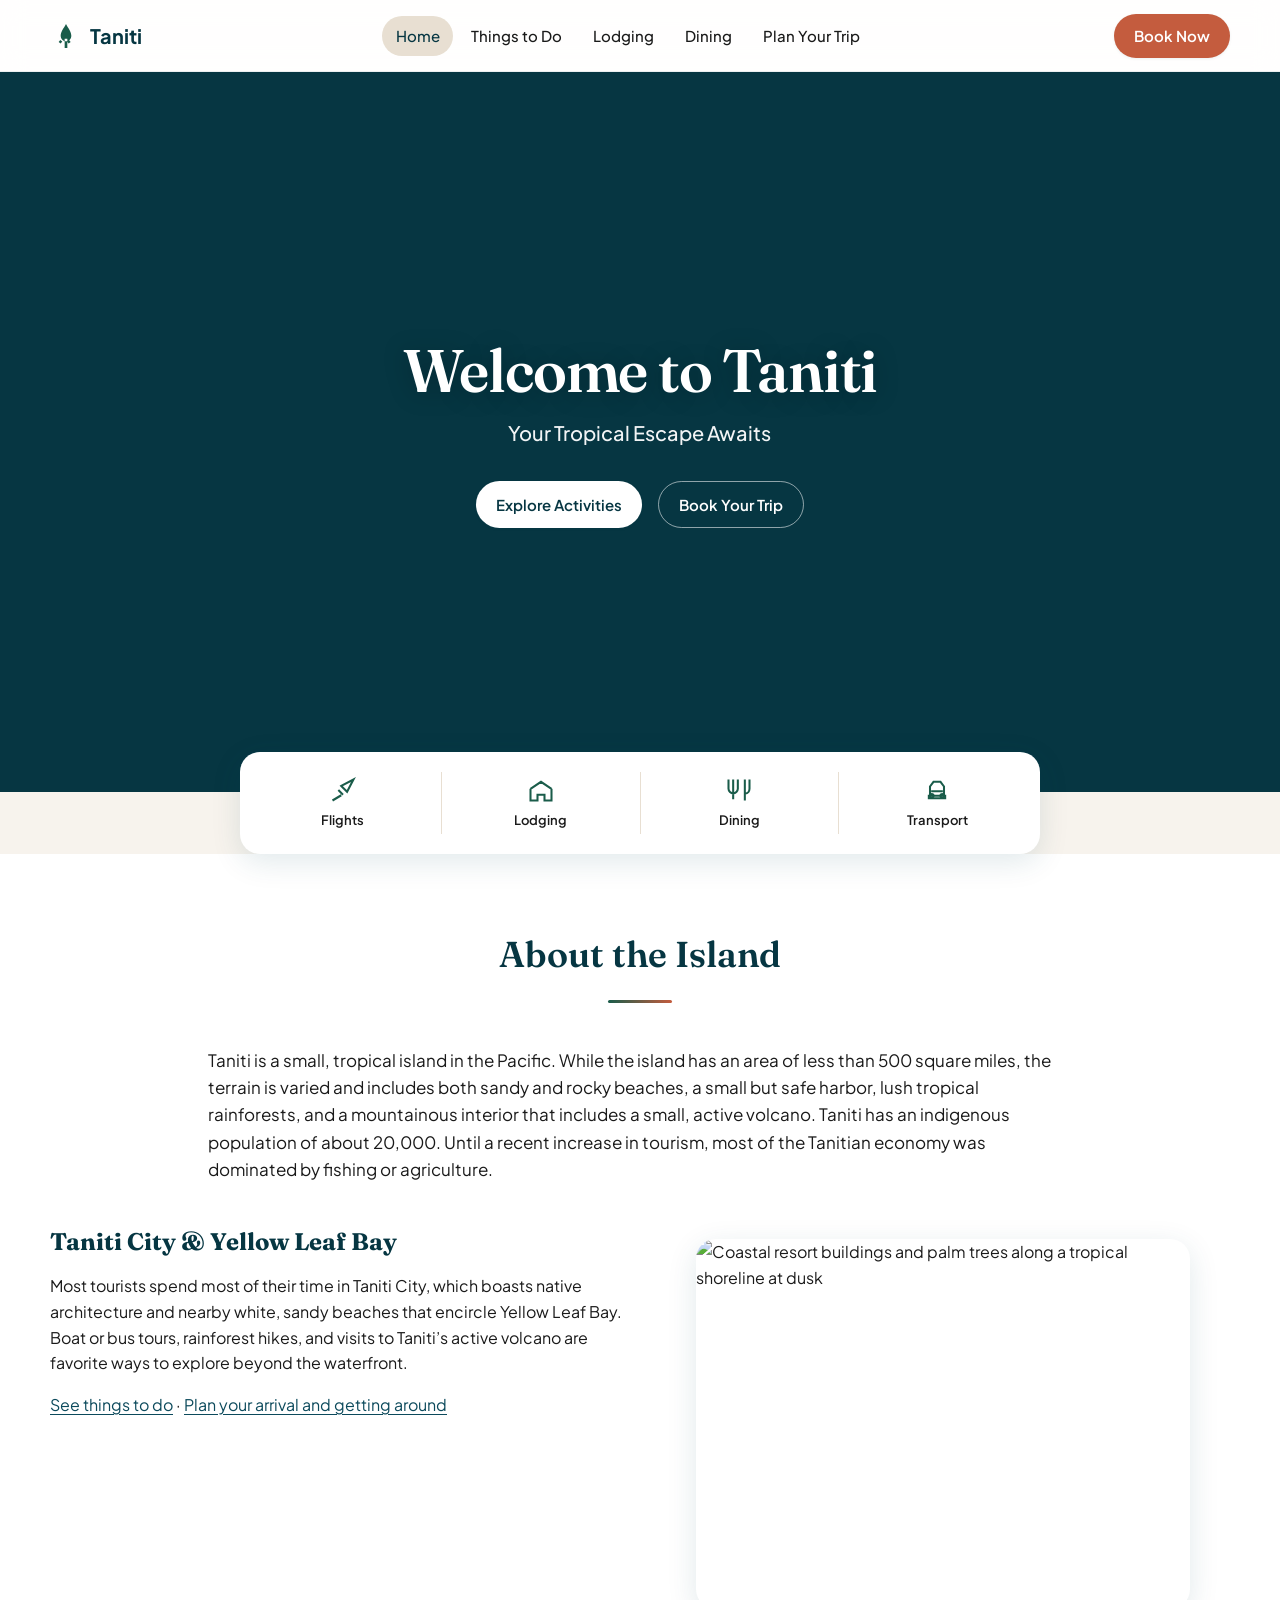
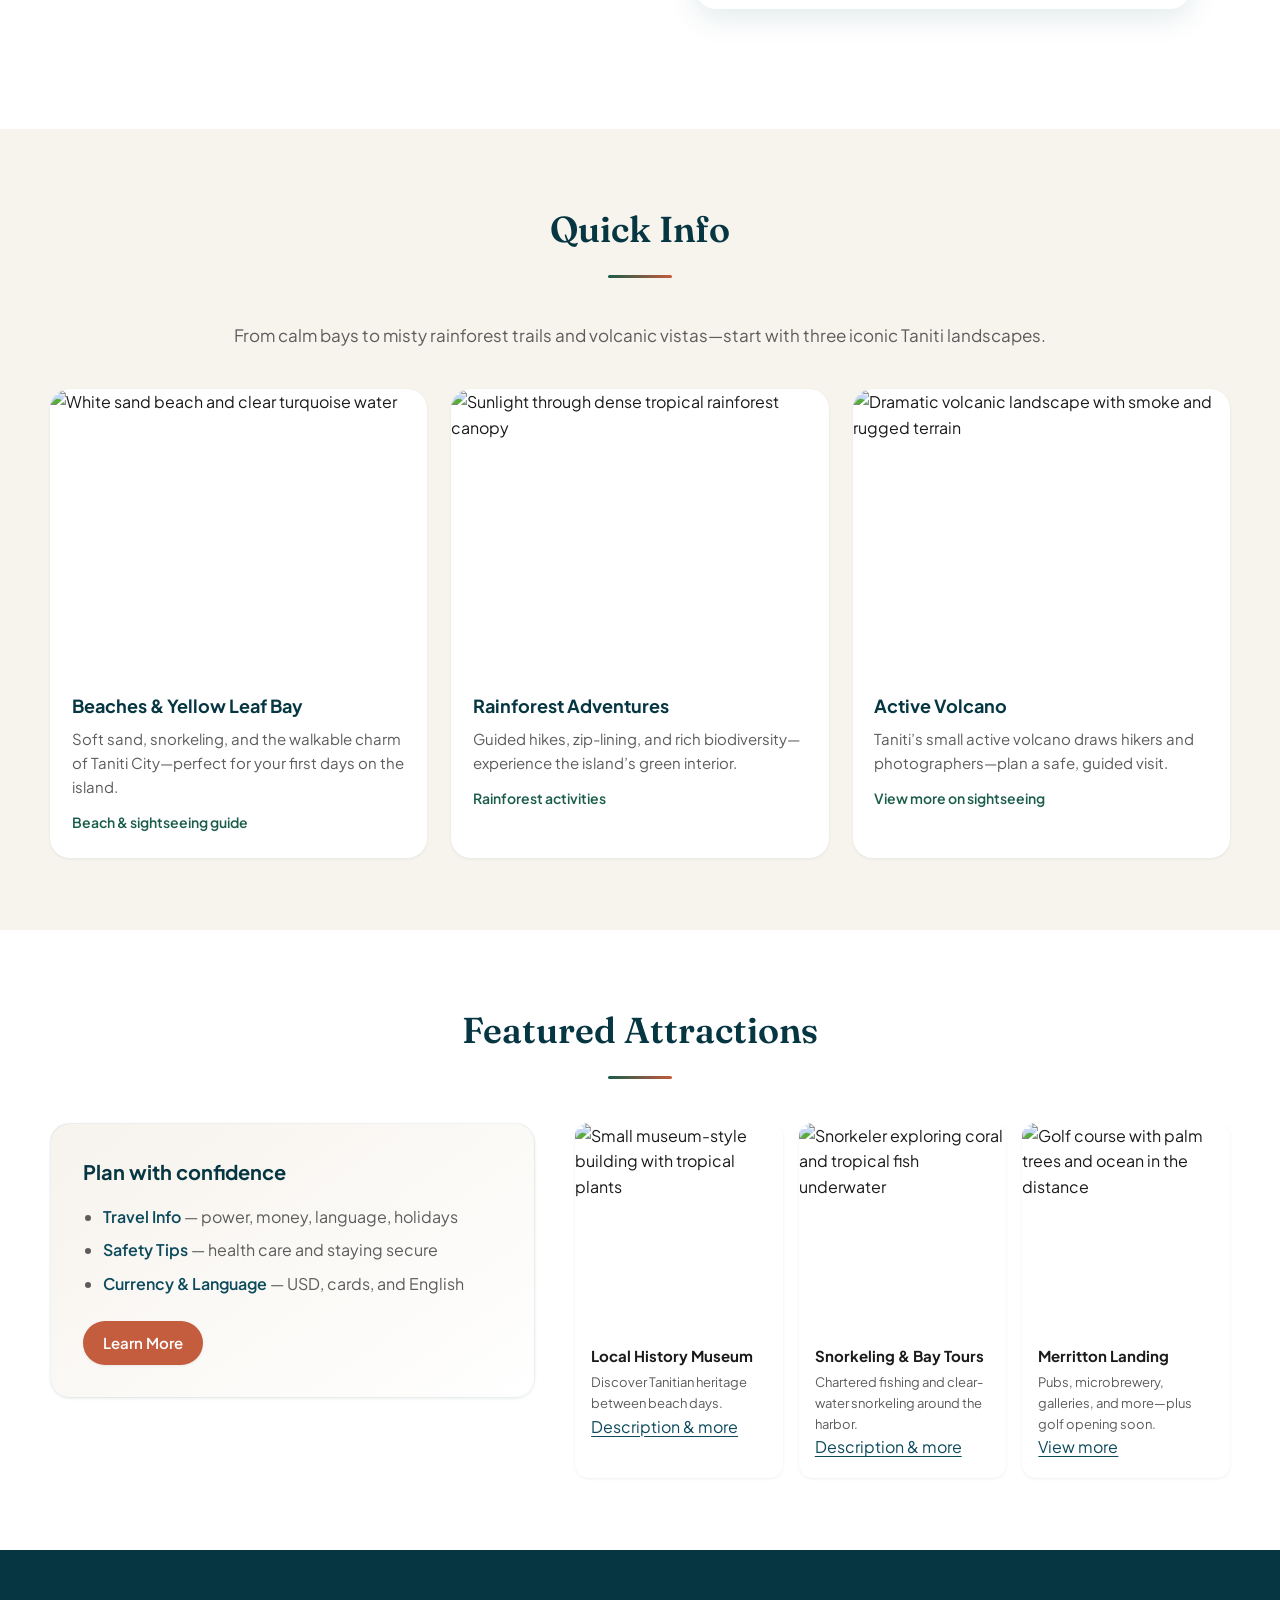
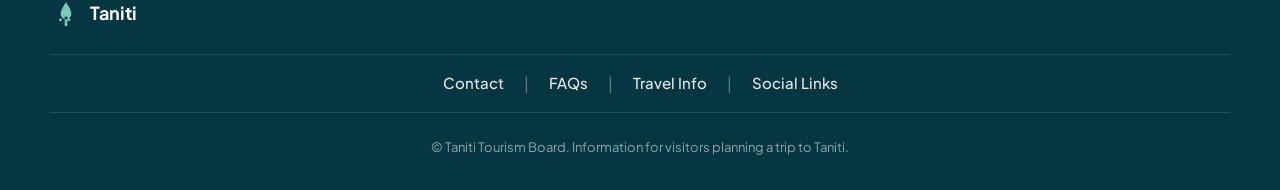
==== index.html @ 2eaeebbb "Initial commit: Taniti static travel site Made-with: Cursor" ====
<!DOCTYPE html>
<html lang="en">
  <head>
    <meta charset="UTF-8" />
    <meta name="viewport" content="width=device-width, initial-scale=1" />
    <title>Taniti — Your Tropical Island Escape in the Pacific</title>
    <meta
      name="description"
      content="Discover Taniti: pristine beaches, rainforest adventures, and an active volcano. Plan lodging, dining, flights, and island transport for your Pacific getaway."
    />
    <meta
      name="keywords"
      content="Taniti, Pacific island travel, tropical vacation, Taniti City, Yellow Leaf Bay, Merriton Landing, island lodging, Taniti restaurants"
    />
    <link rel="canonical" href="https://www.taniti.travel/" />
    <meta property="og:type" content="website" />
    <meta property="og:title" content="Welcome to Taniti — Your Tropical Escape" />
    <meta
      property="og:description"
      content="Beaches, rainforest, volcano, and warm island hospitality. Explore activities, places to stay, and practical travel info for Taniti."
    />
    <meta property="og:image" content="https://images.unsplash.com/photo-1507525428034-b723cf961d3e?w=1200" />
    <meta name="twitter:card" content="summary_large_image" />
    <meta name="theme-color" content="#0c4a5c" />
    <link rel="preconnect" href="https://fonts.googleapis.com" />
    <link rel="preconnect" href="https://fonts.gstatic.com" crossorigin />
    <link
      href="https://fonts.googleapis.com/css2?family=Fraunces:opsz,wght@9..144,500;9..144,600&family=Plus+Jakarta+Sans:wght@400;500;600;700&display=swap"
      rel="stylesheet"
    />
    <link rel="stylesheet" href="css/styles.css" />
    <script type="application/ld+json">
      {
        "@context": "https://schema.org",
        "@type": "TouristDestination",
        "name": "Taniti",
        "description": "Small tropical island in the Pacific with beaches, rainforest, harbor, and an active volcano. Population approximately 20,000.",
        "touristType": ["Beach", "Eco-tourism", "Adventure travel"]
      }
    </script>
  </head>
  <body>
    <a class="skip-link" href="#main">Skip to main content</a>

    <header class="site-header">
      <div class="container header-inner">
        <a class="logo" href="index.html" aria-label="Taniti home">
          <svg class="logo-icon" viewBox="0 0 24 24" fill="currentColor" aria-hidden="true">
            <path
              d="M12 3c-1.5 3-4 5.5-4 9a4 4 0 108 0c0-3.5-2.5-6-4-9zm-1 11h2v7h-2v-7zm-4.5 2.5l1.5 1.2 1.2-1.5-1.5-1.2-1.2 1.5zm9 0l-1.2-1.5-1.5 1.2 1.2 1.5 1.5-1.2z"
            />
          </svg>
          Taniti
        </a>
        <nav class="nav-primary" aria-label="Main">
          <a href="index.html" aria-current="page">Home</a>
          <a href="things-to-do.html">Things to Do</a>
          <a href="lodging.html">Lodging</a>
          <a href="dining.html">Dining</a>
          <a href="plan-trip.html">Plan Your Trip</a>
        </nav>
        <div class="header-actions">
          <a class="btn btn-primary" href="plan-trip.html#book">Book Now</a>
          <button
            type="button"
            class="menu-toggle"
            aria-expanded="false"
            aria-controls="mobile-nav"
            aria-label="Open menu"
          >
            <svg width="22" height="22" viewBox="0 0 24 24" fill="none" stroke="currentColor" stroke-width="2" aria-hidden="true">
              <path d="M4 6h16M4 12h16M4 18h16" />
            </svg>
          </button>
        </div>
      </div>
      <nav id="mobile-nav" class="mobile-drawer" aria-label="Mobile">
        <a href="index.html">Home</a>
        <a href="things-to-do.html">Things to Do</a>
        <a href="lodging.html">Lodging</a>
        <a href="dining.html">Dining</a>
        <a href="plan-trip.html">Plan Your Trip</a>
        <a class="btn btn-primary" href="plan-trip.html#book" style="margin-top: 0.5rem; text-align: center">Book Now</a>
      </nav>
    </header>

    <main id="main">
      <section class="hero" aria-labelledby="hero-heading">
        <div
          class="hero-bg"
          style="background-image: url('https://images.unsplash.com/photo-1507525428034-b723cf961d3e?auto=format&amp;fit=crop&amp;w=1920&amp;q=80')"
          role="img"
          aria-label="Tropical beach with palm trees and turquoise water"
        ></div>
        <div class="hero-content">
          <h1 id="hero-heading">Welcome to Taniti</h1>
          <p class="tagline">Your Tropical Escape Awaits</p>
          <div class="hero-ctas">
            <a class="btn btn-primary" href="things-to-do.html">Explore Activities</a>
            <a class="btn btn-secondary" href="plan-trip.html#book">Book Your Trip</a>
          </div>
        </div>
      </section>

      <div class="category-bar-wrap">
        <div class="category-bar" role="navigation" aria-label="Quick trip planning">
          <a class="category-item" href="plan-trip.html#flights">
            <svg viewBox="0 0 24 24" fill="none" stroke="currentColor" stroke-width="1.75" aria-hidden="true">
              <path d="M10.5 8.5L21 3 15.5 13.5 10.5 8.5zM3 21l7.5-4.5M8 12l4 4" />
            </svg>
            <span>Flights</span>
          </a>
          <span class="category-divider" aria-hidden="true"></span>
          <a class="category-item" href="lodging.html">
            <svg viewBox="0 0 24 24" fill="none" stroke="currentColor" stroke-width="1.75" aria-hidden="true">
              <path d="M3 11V21h6v-5h6v5h6V11M3 11l9-6 9 6M9 21v-5h6v5" />
            </svg>
            <span>Lodging</span>
          </a>
          <span class="category-divider" aria-hidden="true"></span>
          <a class="category-item" href="dining.html">
            <svg viewBox="0 0 24 24" fill="none" stroke="currentColor" stroke-width="1.75" aria-hidden="true">
              <path d="M3 3v8c0 2 2 4 4 4h0c2 0 4-2 4-4V3M7 3v17M21 3v8c0 2-1.5 4-3.5 4H17M17 21V3" />
            </svg>
            <span>Dining</span>
          </a>
          <span class="category-divider" aria-hidden="true"></span>
          <a class="category-item" href="plan-trip.html#ground">
            <svg viewBox="0 0 24 24" fill="none" stroke="currentColor" stroke-width="1.75" aria-hidden="true">
              <path d="M5 17h14v2H5v-2zM6 17V9l3-4h6l3 4v8M7 13h10" />
              <circle cx="7.5" cy="17" r="1.5" />
              <circle cx="16.5" cy="17" r="1.5" />
            </svg>
            <span>Transport</span>
          </a>
        </div>
      </div>

      <section class="section section-alt" aria-labelledby="about-heading">
        <div class="container">
          <div class="section-head">
            <h2 id="about-heading">About the Island</h2>
            <div class="rule" aria-hidden="true"></div>
          </div>
          <div class="section-intro prose" style="margin-inline: auto">
            <p>
              Taniti is a small, tropical island in the Pacific. While the island has an area of less than 500 square miles, the terrain is varied and includes both sandy and rocky beaches, a small but safe harbor, lush tropical rainforests, and a mountainous interior that includes a small, active volcano. Taniti has an indigenous population of about 20,000. Until a recent increase in tourism, most of the Tanitian economy was dominated by fishing or agriculture.
            </p>
          </div>
          <div class="content-with-media">
            <div class="prose">
              <h2 style="margin-top: 0">Taniti City &amp; Yellow Leaf Bay</h2>
              <p>
                Most tourists spend most of their time in Taniti City, which boasts native architecture and nearby white, sandy beaches that encircle Yellow Leaf Bay. Boat or bus tours, rainforest hikes, and visits to Taniti’s active volcano are favorite ways to explore beyond the waterfront.
              </p>
              <p>
                <a href="things-to-do.html">See things to do</a> · <a href="plan-trip.html">Plan your arrival and getting around</a>
              </p>
            </div>
            <figure class="media-round">
              <img
                src="https://images.unsplash.com/photo-1566073771259-6a8506099945?auto=format&amp;fit=crop&amp;w=900&amp;q=80"
                alt="Coastal resort buildings and palm trees along a tropical shoreline at dusk"
                width="900"
                height="675"
                loading="lazy"
              />
            </figure>
          </div>
        </div>
      </section>

      <section class="section" aria-labelledby="quick-info-heading">
        <div class="container">
          <div class="section-head">
            <h2 id="quick-info-heading">Quick Info</h2>
            <div class="rule" aria-hidden="true"></div>
          </div>
          <p class="section-intro" style="text-align: center">
            From calm bays to misty rainforest trails and volcanic vistas—start with three iconic Taniti landscapes.
          </p>
          <div class="card-grid-3">
            <article class="info-card">
              <figure>
                <img
                  src="https://images.unsplash.com/photo-1559827260-dc66d52bef19?auto=format&amp;fit=crop&amp;w=800&amp;q=80"
                  alt="White sand beach and clear turquoise water"
                  width="800"
                  height="600"
                  loading="lazy"
                />
              </figure>
              <div class="card-body">
                <h3>Beaches &amp; Yellow Leaf Bay</h3>
                <p>
                  Soft sand, snorkeling, and the walkable charm of Taniti City—perfect for your first days on the island.
                </p>
                <a class="card-link" href="things-to-do.html#sightseeing">Beach &amp; sightseeing guide</a>
              </div>
            </article>
            <article class="info-card">
              <figure>
                <img
                  src="https://images.unsplash.com/photo-1518495973542-4542c06a5843?auto=format&amp;fit=crop&amp;w=800&amp;q=80"
                  alt="Sunlight through dense tropical rainforest canopy"
                  width="800"
                  height="600"
                  loading="lazy"
                />
              </figure>
              <div class="card-body">
                <h3>Rainforest Adventures</h3>
                <p>
                  Guided hikes, zip-lining, and rich biodiversity—experience the island’s green interior.
                </p>
                <a class="card-link" href="things-to-do.html#entertainment">Rainforest activities</a>
              </div>
            </article>
            <article class="info-card">
              <figure>
                <img
                  src="https://images.unsplash.com/photo-1462331940025-496dfbfc7564?auto=format&amp;fit=crop&amp;w=800&amp;q=80"
                  alt="Dramatic volcanic landscape with smoke and rugged terrain"
                  width="800"
                  height="600"
                  loading="lazy"
                />
              </figure>
              <div class="card-body">
                <h3>Active Volcano</h3>
                <p>
                  Taniti’s small active volcano draws hikers and photographers—plan a safe, guided visit.
                </p>
                <a class="card-link" href="things-to-do.html#sightseeing">View more on sightseeing</a>
              </div>
            </article>
          </div>
        </div>
      </section>

      <section class="section section-alt" aria-labelledby="featured-heading">
        <div class="container">
          <div class="section-head">
            <h2 id="featured-heading">Featured Attractions</h2>
            <div class="rule" aria-hidden="true"></div>
          </div>
          <div class="featured-split">
            <aside class="featured-aside">
              <h3>Plan with confidence</h3>
              <ul>
                <li><a href="faq.html#travel">Travel Info</a> — power, money, language, holidays</li>
                <li><a href="faq.html#safety">Safety Tips</a> — health care and staying secure</li>
                <li><a href="faq.html#currency">Currency &amp; Language</a> — USD, cards, and English</li>
              </ul>
              <a class="btn btn-primary" href="faq.html">Learn More</a>
            </aside>
            <div class="mini-card-grid">
              <article class="mini-card">
                <figure>
                  <img
                    src="https://images.unsplash.com/photo-1564399579883-451a5d44ec08?auto=format&amp;fit=crop&amp;w=600&amp;q=80"
                    alt="Small museum-style building with tropical plants"
                    width="600"
                    height="600"
                    loading="lazy"
                  />
                </figure>
                <div class="mini-body">
                  <h4>Local History Museum</h4>
                  <p>Discover Tanitian heritage between beach days.</p>
                  <a class="card-link" href="things-to-do.html#entertainment">Description &amp; more</a>
                </div>
              </article>
              <article class="mini-card">
                <figure>
                  <img
                    src="https://images.unsplash.com/photo-1544551763-46a013bb70d5?auto=format&amp;fit=crop&amp;w=600&amp;q=80"
                    alt="Snorkeler exploring coral and tropical fish underwater"
                    width="600"
                    height="600"
                    loading="lazy"
                  />
                </figure>
                <div class="mini-body">
                  <h4>Snorkeling &amp; Bay Tours</h4>
                  <p>Chartered fishing and clear-water snorkeling around the harbor.</p>
                  <a class="card-link" href="things-to-do.html#entertainment">Description &amp; more</a>
                </div>
              </article>
              <article class="mini-card">
                <figure>
                  <img
                    src="https://images.unsplash.com/photo-1587174486073-ae5e5cff23aa?auto=format&amp;fit=crop&amp;w=600&amp;q=80"
                    alt="Golf course with palm trees and ocean in the distance"
                    width="600"
                    height="600"
                    loading="lazy"
                  />
                </figure>
                <div class="mini-body">
                  <h4>Merritton Landing</h4>
                  <p>Pubs, microbrewery, galleries, and more—plus golf opening soon.</p>
                  <a class="card-link" href="things-to-do.html#merritton">View more</a>
                </div>
              </article>
            </div>
          </div>
        </div>
      </section>
    </main>

    <footer class="site-footer">
      <div class="container">
        <a class="footer-brand" href="index.html">
          <svg class="logo-icon" viewBox="0 0 24 24" fill="currentColor" aria-hidden="true" style="color: #7ec8b8">
            <path
              d="M12 3c-1.5 3-4 5.5-4 9a4 4 0 108 0c0-3.5-2.5-6-4-9zm-1 11h2v7h-2v-7zm-4.5 2.5l1.5 1.2 1.2-1.5-1.5-1.2-1.2 1.5zm9 0l-1.2-1.5-1.5 1.2 1.2 1.5 1.5-1.2z"
            />
          </svg>
          Taniti
        </a>
        <nav class="footer-nav" aria-label="Footer">
          <a href="contact.html">Contact</a>
          <span class="sep" aria-hidden="true">|</span>
          <a href="faq.html">FAQs</a>
          <span class="sep" aria-hidden="true">|</span>
          <a href="faq.html#travel">Travel Info</a>
          <span class="sep" aria-hidden="true">|</span>
          <a href="contact.html#social">Social Links</a>
        </nav>
        <p class="footer-copy">© Taniti Tourism Board. Information for visitors planning a trip to Taniti.</p>
      </div>
    </footer>

    <script src="js/main.js"></script>
  </body>
</html>
---- css/styles.css ----
/* Taniti — design system: ocean, sand, jungle, warm accent */
:root {
  --color-ocean: #0c4a5c;
  --color-ocean-deep: #063642;
  --color-sand: #f7f3ed;
  --color-sand-dark: #e8dfd2;
  --color-jungle: #1a5c4a;
  --color-jungle-light: #2d7a62;
  --color-accent: #c45c3e;
  --color-accent-hover: #a84d32;
  --color-text: #1a1a1a;
  --color-text-muted: #5c5c5c;
  --color-white: #ffffff;
  --font-sans: "Plus Jakarta Sans", system-ui, -apple-system, sans-serif;
  --font-display: "Fraunces", Georgia, serif;
  --radius-sm: 8px;
  --radius-md: 14px;
  --radius-lg: 20px;
  --radius-pill: 999px;
  --shadow-sm: 0 1px 3px rgba(12, 74, 92, 0.08);
  --shadow-md: 0 8px 30px rgba(12, 74, 92, 0.12);
  --shadow-lg: 0 20px 50px rgba(12, 74, 92, 0.18);
  --header-height: 72px;
  --transition: 0.22s ease;
}

*,
*::before,
*::after {
  box-sizing: border-box;
}

html {
  scroll-behavior: smooth;
}

@media (prefers-reduced-motion: reduce) {
  html {
    scroll-behavior: auto;
  }

  *,
  *::before,
  *::after {
    animation-duration: 0.01ms !important;
    animation-iteration-count: 1 !important;
    transition-duration: 0.01ms !important;
  }
}

body {
  margin: 0;
  font-family: var(--font-sans);
  font-size: 1rem;
  line-height: 1.6;
  color: var(--color-text);
  background: var(--color-sand);
  -webkit-font-smoothing: antialiased;
}

img {
  max-width: 100%;
  height: auto;
  display: block;
}

a {
  color: var(--color-ocean);
  text-decoration-thickness: 1px;
  text-underline-offset: 0.2em;
}

a:hover {
  color: var(--color-jungle);
}

:focus-visible {
  outline: 3px solid var(--color-jungle-light);
  outline-offset: 2px;
}

.skip-link {
  position: absolute;
  top: -100px;
  left: 1rem;
  z-index: 10000;
  padding: 0.75rem 1.25rem;
  background: var(--color-ocean);
  color: var(--color-white);
  font-weight: 600;
  border-radius: var(--radius-sm);
  text-decoration: none;
}

.skip-link:focus {
  top: 1rem;
}

.container {
  width: min(1180px, 100% - 2rem);
  margin-inline: auto;
}

/* Header */
.site-header {
  position: sticky;
  top: 0;
  z-index: 1000;
  height: var(--header-height);
  background: rgba(255, 255, 255, 0.92);
  backdrop-filter: blur(12px);
  border-bottom: 1px solid rgba(12, 74, 92, 0.08);
}

.header-inner {
  display: flex;
  align-items: center;
  justify-content: space-between;
  height: var(--header-height);
  gap: 1rem;
}

.logo {
  display: flex;
  align-items: center;
  gap: 0.5rem;
  font-weight: 700;
  font-size: 1.25rem;
  color: var(--color-ocean-deep);
  text-decoration: none;
}

.logo:hover {
  color: var(--color-ocean);
}

.logo-icon {
  width: 32px;
  height: 32px;
  color: var(--color-jungle);
}

.nav-primary {
  display: none;
  align-items: center;
  gap: 0.25rem;
}

@media (min-width: 900px) {
  .nav-primary {
    display: flex;
  }
}

.nav-primary a {
  padding: 0.5rem 0.85rem;
  border-radius: var(--radius-pill);
  font-size: 0.9375rem;
  font-weight: 500;
  color: var(--color-text);
  text-decoration: none;
}

.nav-primary a:hover,
.nav-primary a[aria-current="page"] {
  background: var(--color-sand-dark);
  color: var(--color-ocean-deep);
}

.header-actions {
  display: flex;
  align-items: center;
  gap: 0.75rem;
}

.btn {
  display: inline-flex;
  align-items: center;
  justify-content: center;
  gap: 0.5rem;
  padding: 0.65rem 1.25rem;
  font-family: inherit;
  font-size: 0.9375rem;
  font-weight: 600;
  border-radius: var(--radius-pill);
  border: none;
  cursor: pointer;
  text-decoration: none;
  transition: background var(--transition), color var(--transition), transform var(--transition), box-shadow var(--transition);
}

.btn:active {
  transform: scale(0.98);
}

.btn-primary {
  background: var(--color-accent);
  color: var(--color-white);
  box-shadow: var(--shadow-sm);
}

.btn-primary:hover {
  background: var(--color-accent-hover);
  color: var(--color-white);
}

.btn-secondary {
  background: var(--color-white);
  color: var(--color-ocean-deep);
  border: 1px solid rgba(12, 74, 92, 0.2);
}

.btn-secondary:hover {
  background: var(--color-sand);
  border-color: var(--color-ocean);
}

.btn-ghost {
  background: transparent;
  color: var(--color-ocean);
}

.menu-toggle {
  display: flex;
  align-items: center;
  justify-content: center;
  width: 44px;
  height: 44px;
  padding: 0;
  border: none;
  border-radius: var(--radius-sm);
  background: var(--color-sand-dark);
  color: var(--color-ocean-deep);
  cursor: pointer;
}

.menu-toggle[aria-expanded="true"] {
  background: var(--color-ocean);
  color: var(--color-white);
}

@media (min-width: 900px) {
  .menu-toggle {
    display: none;
  }
}

.mobile-drawer {
  display: none;
  position: fixed;
  inset: var(--header-height) 0 0 0;
  background: var(--color-white);
  padding: 1.5rem;
  flex-direction: column;
  gap: 0.25rem;
  z-index: 999;
  overflow-y: auto;
  box-shadow: var(--shadow-lg);
}

.mobile-drawer.is-open {
  display: flex;
}

.mobile-drawer a {
  padding: 0.85rem 1rem;
  border-radius: var(--radius-md);
  font-weight: 600;
  color: var(--color-text);
  text-decoration: none;
}

.mobile-drawer a:hover,
.mobile-drawer a:focus {
  background: var(--color-sand);
}

/* Hero */
.hero {
  position: relative;
  min-height: min(85vh, 720px);
  display: flex;
  align-items: center;
  justify-content: center;
  text-align: center;
  color: var(--color-white);
  padding: 4rem 1rem;
}

.hero-bg {
  position: absolute;
  inset: 0;
  background: var(--color-ocean-deep) center / cover no-repeat;
}

.hero-bg::after {
  content: "";
  position: absolute;
  inset: 0;
  background: linear-gradient(
    180deg,
    rgba(6, 54, 66, 0.45) 0%,
    rgba(6, 54, 66, 0.65) 100%
  );
}

.hero-content {
  position: relative;
  z-index: 1;
  max-width: 720px;
}

.hero h1 {
  margin: 0 0 0.75rem;
  font-family: var(--font-display);
  font-size: clamp(2.25rem, 5vw, 3.75rem);
  font-weight: 600;
  line-height: 1.15;
  letter-spacing: -0.02em;
  text-shadow: 0 2px 24px rgba(0, 0, 0, 0.25);
}

.hero .tagline {
  margin: 0 0 2rem;
  font-size: clamp(1.05rem, 2vw, 1.25rem);
  font-weight: 500;
  opacity: 0.95;
  max-width: 32ch;
  margin-inline: auto;
}

.hero-ctas {
  display: flex;
  flex-wrap: wrap;
  gap: 1rem;
  justify-content: center;
}

.hero-ctas .btn-primary {
  background: var(--color-white);
  color: var(--color-ocean-deep);
}

.hero-ctas .btn-primary:hover {
  background: var(--color-sand);
  color: var(--color-ocean-deep);
}

.hero-ctas .btn-secondary {
  background: transparent;
  color: var(--color-white);
  border-color: rgba(255, 255, 255, 0.55);
}

.hero-ctas .btn-secondary:hover {
  background: rgba(255, 255, 255, 0.12);
  border-color: var(--color-white);
}

/* Category bar */
.category-bar-wrap {
  margin-top: -2.5rem;
  position: relative;
  z-index: 2;
  padding: 0 1rem;
}

.category-bar {
  max-width: 800px;
  margin-inline: auto;
  background: var(--color-white);
  border-radius: var(--radius-lg);
  box-shadow: var(--shadow-md);
  display: flex;
  flex-wrap: wrap;
  align-items: stretch;
  justify-content: space-around;
  padding: 0.5rem;
  gap: 0.25rem;
}

.category-item {
  flex: 1 1 120px;
  min-width: 0;
  display: flex;
  flex-direction: column;
  align-items: center;
  gap: 0.35rem;
  padding: 1rem 0.75rem;
  border-radius: var(--radius-md);
  text-decoration: none;
  color: var(--color-text);
  transition: background var(--transition), transform var(--transition);
}

.category-item:hover,
.category-item:focus-visible {
  background: var(--color-sand);
  transform: translateY(-2px);
}

.category-item svg {
  width: 28px;
  height: 28px;
  color: var(--color-jungle);
}

.category-item span {
  font-size: 0.8125rem;
  font-weight: 600;
}

.category-divider {
  width: 1px;
  background: var(--color-sand-dark);
  align-self: stretch;
  margin: 0.75rem 0;
}

@media (max-width: 600px) {
  .category-divider {
    display: none;
  }
}

/* Sections */
.section {
  padding: 4.5rem 0;
}

.section-alt {
  background: var(--color-white);
}

.section-head {
  text-align: center;
  margin-bottom: 2.75rem;
}

.section-head h2 {
  margin: 0;
  font-family: var(--font-display);
  font-size: clamp(1.75rem, 3vw, 2.25rem);
  font-weight: 600;
  color: var(--color-ocean-deep);
}

.section-head .rule {
  width: 64px;
  height: 3px;
  background: linear-gradient(90deg, var(--color-jungle), var(--color-accent));
  margin: 1rem auto 0;
  border-radius: var(--radius-pill);
}

.section-intro {
  max-width: 72ch;
  margin: 0 auto 2.5rem;
  color: var(--color-text-muted);
  font-size: 1.0625rem;
}

/* Card grids */
.card-grid-3 {
  display: grid;
  grid-template-columns: repeat(3, 1fr);
  gap: 1.5rem;
}

@media (max-width: 768px) {
  .card-grid-3 {
    grid-template-columns: 1fr;
  }
}

.info-card {
  background: var(--color-white);
  border-radius: var(--radius-lg);
  overflow: hidden;
  box-shadow: var(--shadow-sm);
  transition: box-shadow var(--transition), transform var(--transition);
}

.info-card:hover {
  box-shadow: var(--shadow-md);
  transform: translateY(-4px);
}

.info-card figure {
  margin: 0;
  aspect-ratio: 4 / 3;
  overflow: hidden;
}

.info-card img {
  width: 100%;
  height: 100%;
  object-fit: cover;
  transition: transform 0.5s ease;
}

.info-card:hover img {
  transform: scale(1.05);
}

.info-card .card-body {
  padding: 1.25rem 1.35rem 1.5rem;
}

.info-card h3 {
  margin: 0 0 0.35rem;
  font-size: 1.125rem;
  color: var(--color-ocean-deep);
}

.info-card p {
  margin: 0;
  font-size: 0.9375rem;
  color: var(--color-text-muted);
}

.info-card a.card-link {
  display: inline-block;
  margin-top: 0.75rem;
  font-weight: 600;
  font-size: 0.875rem;
  text-decoration: none;
  color: var(--color-jungle);
}

.info-card a.card-link:hover {
  text-decoration: underline;
}

/* Featured split */
.featured-split {
  display: grid;
  grid-template-columns: 1fr 1.35fr;
  gap: 2.5rem;
  align-items: start;
}

@media (max-width: 900px) {
  .featured-split {
    grid-template-columns: 1fr;
  }
}

.featured-aside {
  background: linear-gradient(145deg, var(--color-sand) 0%, var(--color-white) 100%);
  padding: 2rem;
  border-radius: var(--radius-lg);
  box-shadow: var(--shadow-sm);
  border: 1px solid rgba(12, 74, 92, 0.06);
}

.featured-aside h3 {
  margin: 0 0 1rem;
  font-size: 1.25rem;
  color: var(--color-ocean-deep);
}

.featured-aside ul {
  margin: 0 0 1.5rem;
  padding-left: 1.25rem;
  color: var(--color-text-muted);
}

.featured-aside li {
  margin-bottom: 0.5rem;
}

.featured-aside li a {
  font-weight: 600;
  color: var(--color-ocean);
  text-decoration: none;
}

.featured-aside li a:hover {
  text-decoration: underline;
}

.mini-card-grid {
  display: grid;
  grid-template-columns: repeat(3, 1fr);
  gap: 1rem;
}

@media (max-width: 768px) {
  .mini-card-grid {
    grid-template-columns: 1fr;
  }
}

.mini-card {
  background: var(--color-white);
  border-radius: var(--radius-md);
  overflow: hidden;
  box-shadow: var(--shadow-sm);
  transition: box-shadow var(--transition), transform var(--transition);
}

.mini-card:hover {
  box-shadow: var(--shadow-md);
  transform: translateY(-2px);
}

.mini-card figure {
  margin: 0;
  aspect-ratio: 1;
  overflow: hidden;
}

.mini-card img {
  width: 100%;
  height: 100%;
  object-fit: cover;
}

.mini-card .mini-body {
  padding: 0.85rem 1rem 1.1rem;
}

.mini-card h4 {
  margin: 0 0 0.25rem;
  font-size: 0.9375rem;
}

.mini-card p {
  margin: 0;
  font-size: 0.8125rem;
  color: var(--color-text-muted);
}

/* Content pages */
.page-hero {
  padding: 3rem 0 2.5rem;
  background: linear-gradient(180deg, var(--color-white) 0%, var(--color-sand) 100%);
  border-bottom: 1px solid rgba(12, 74, 92, 0.08);
}

.page-hero h1 {
  margin: 0 0 0.5rem;
  font-family: var(--font-display);
  font-size: clamp(1.85rem, 3.5vw, 2.5rem);
  color: var(--color-ocean-deep);
}

.page-hero .lead {
  margin: 0;
  max-width: 60ch;
  color: var(--color-text-muted);
  font-size: 1.0625rem;
}

.prose {
  max-width: 72ch;
}

.prose h2 {
  font-family: var(--font-display);
  font-size: 1.5rem;
  color: var(--color-ocean-deep);
  margin: 2.25rem 0 0.75rem;
}

.prose h2:first-child {
  margin-top: 0;
}

.prose p {
  margin: 0 0 1rem;
  color: var(--color-text);
}

.prose ul {
  margin: 0 0 1rem;
  padding-left: 1.25rem;
  color: var(--color-text);
}

.prose li {
  margin-bottom: 0.35rem;
}

.content-with-media {
  display: grid;
  grid-template-columns: 1fr 1fr;
  gap: 2rem;
  align-items: start;
  margin: 2rem 0;
}

@media (max-width: 768px) {
  .content-with-media {
    grid-template-columns: 1fr;
  }
}

.media-round {
  border-radius: var(--radius-lg);
  overflow: hidden;
  box-shadow: var(--shadow-md);
}

.media-round img {
  width: 100%;
  aspect-ratio: 4 / 3;
  object-fit: cover;
}

/* FAQ */
.faq-list {
  max-width: 800px;
  margin: 0 auto;
}

.faq-item {
  border-bottom: 1px solid rgba(12, 74, 92, 0.1);
}

.faq-item button {
  width: 100%;
  display: flex;
  align-items: center;
  justify-content: space-between;
  gap: 1rem;
  padding: 1.15rem 0;
  font-family: inherit;
  font-size: 1rem;
  font-weight: 600;
  text-align: left;
  background: none;
  border: none;
  color: var(--color-ocean-deep);
  cursor: pointer;
}

.faq-item button:hover {
  color: var(--color-jungle);
}

.faq-item button .chevron {
  flex-shrink: 0;
  transition: transform var(--transition);
}

.faq-item button[aria-expanded="true"] .chevron {
  transform: rotate(180deg);
}

.faq-panel {
  padding: 0 0 1.15rem;
  color: var(--color-text-muted);
  display: none;
}

.faq-panel.is-open {
  display: block;
}

/* Contact */
.contact-grid {
  display: grid;
  grid-template-columns: 1fr 1fr;
  gap: 2.5rem;
}

@media (max-width: 768px) {
  .contact-grid {
    grid-template-columns: 1fr;
  }
}

.form-group {
  margin-bottom: 1.25rem;
}

.form-group label {
  display: block;
  font-weight: 600;
  font-size: 0.875rem;
  margin-bottom: 0.35rem;
  color: var(--color-ocean-deep);
}

.form-group input,
.form-group textarea {
  width: 100%;
  padding: 0.75rem 1rem;
  font-family: inherit;
  font-size: 1rem;
  border: 1px solid rgba(12, 74, 92, 0.2);
  border-radius: var(--radius-sm);
  background: var(--color-white);
}

.form-group textarea {
  min-height: 140px;
  resize: vertical;
}

.form-group input:focus,
.form-group textarea:focus {
  outline: none;
  border-color: var(--color-jungle);
  box-shadow: 0 0 0 3px rgba(26, 92, 74, 0.2);
}

.social-links {
  display: flex;
  flex-wrap: wrap;
  gap: 0.75rem;
  margin-top: 1rem;
}

.social-links a {
  display: inline-flex;
  align-items: center;
  padding: 0.5rem 1rem;
  background: var(--color-white);
  border-radius: var(--radius-pill);
  font-size: 0.875rem;
  font-weight: 600;
  text-decoration: none;
  color: var(--color-ocean);
  border: 1px solid rgba(12, 74, 92, 0.12);
  box-shadow: var(--shadow-sm);
}

.social-links a:hover {
  border-color: var(--color-jungle);
  color: var(--color-jungle);
}

/* Footer */
.site-footer {
  background: var(--color-ocean-deep);
  color: rgba(255, 255, 255, 0.88);
  padding: 3rem 0 2rem;
  margin-top: 0;
}

.site-footer .footer-brand {
  display: flex;
  align-items: center;
  gap: 0.5rem;
  font-weight: 700;
  font-size: 1.125rem;
  color: var(--color-white);
  text-decoration: none;
  margin-bottom: 1.5rem;
}

.site-footer .footer-brand:hover {
  color: var(--color-sand);
}

.footer-nav {
  display: flex;
  flex-wrap: wrap;
  justify-content: center;
  gap: 0.5rem 1.25rem;
  padding: 1rem 0;
  border-top: 1px solid rgba(255, 255, 255, 0.12);
  border-bottom: 1px solid rgba(255, 255, 255, 0.12);
}

.footer-nav a {
  color: rgba(255, 255, 255, 0.9);
  text-decoration: none;
  font-weight: 500;
  font-size: 0.9375rem;
}

.footer-nav a:hover {
  color: var(--color-white);
  text-decoration: underline;
}

.footer-nav .sep {
  color: rgba(255, 255, 255, 0.35);
  user-select: none;
}

@media (max-width: 500px) {
  .footer-nav .sep {
    display: none;
  }
}

.footer-copy {
  text-align: center;
  margin: 1.5rem 0 0;
  font-size: 0.8125rem;
  color: rgba(255, 255, 255, 0.55);
}
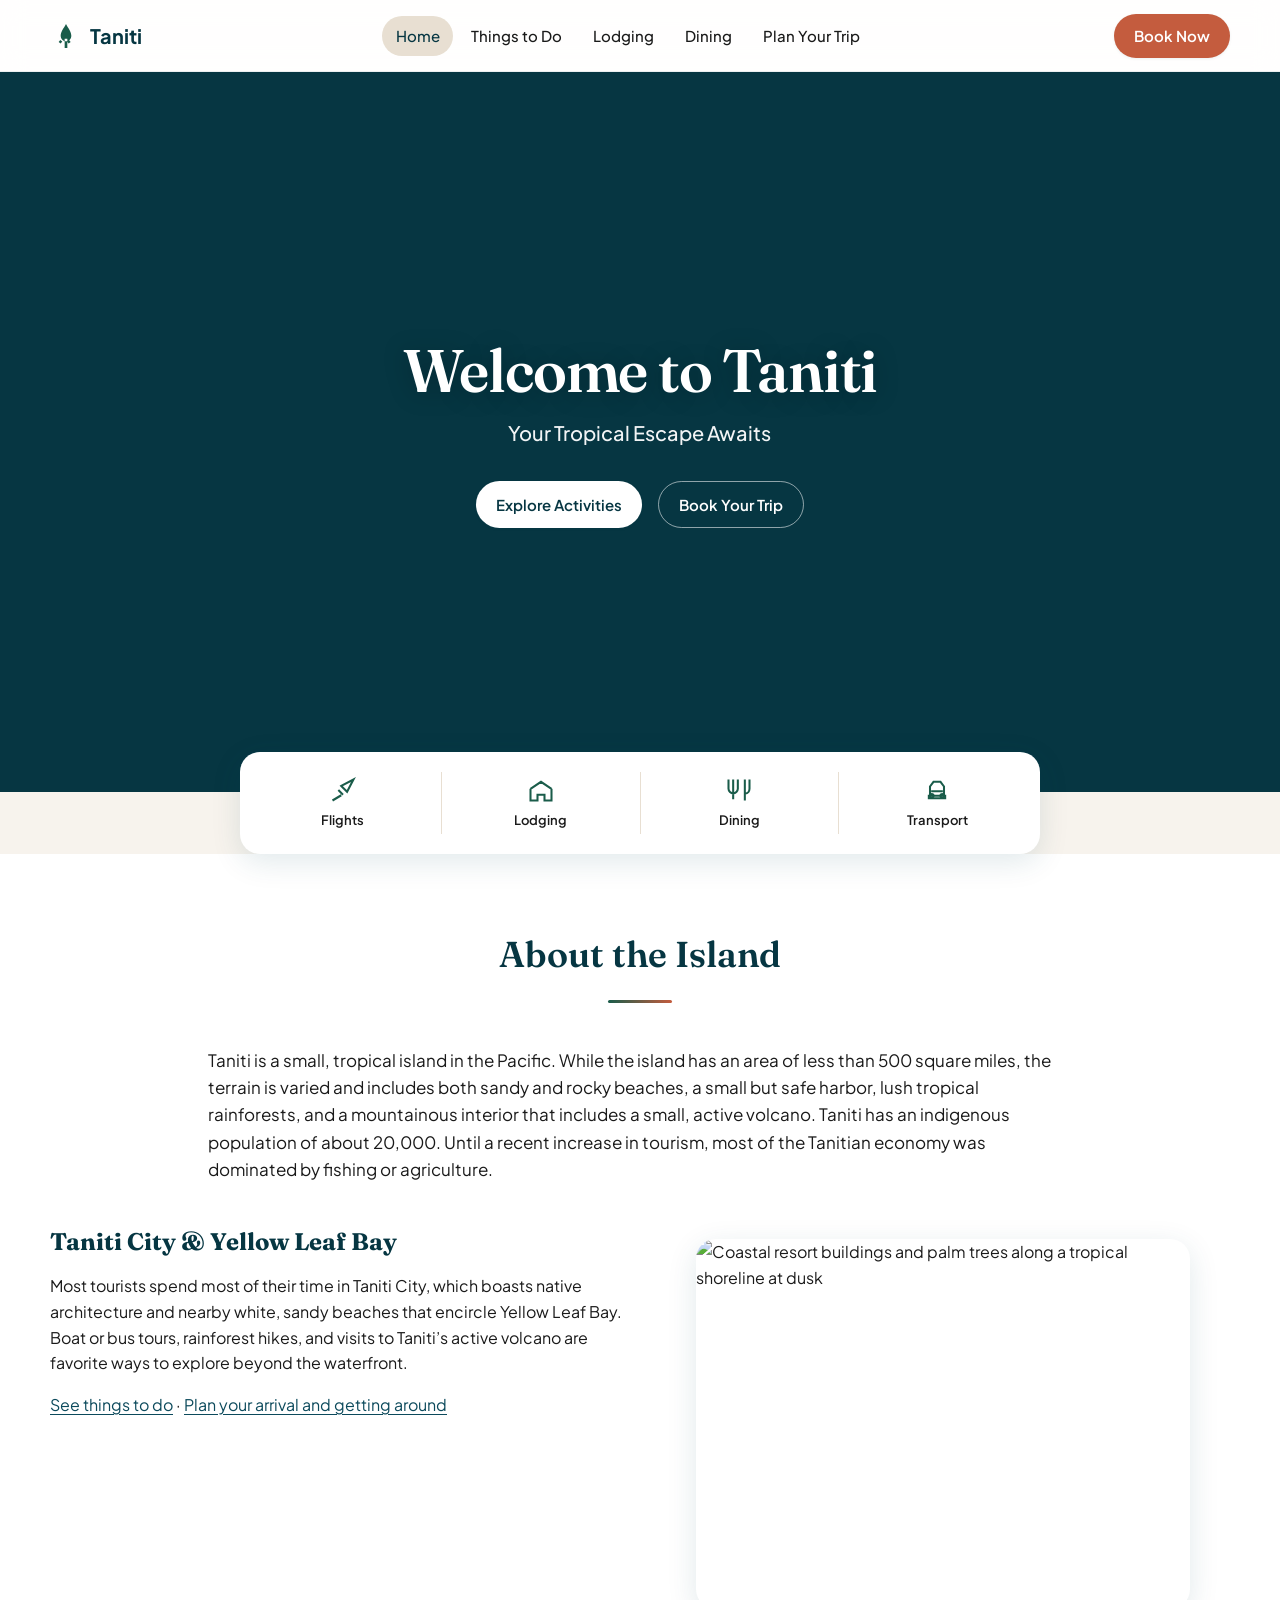
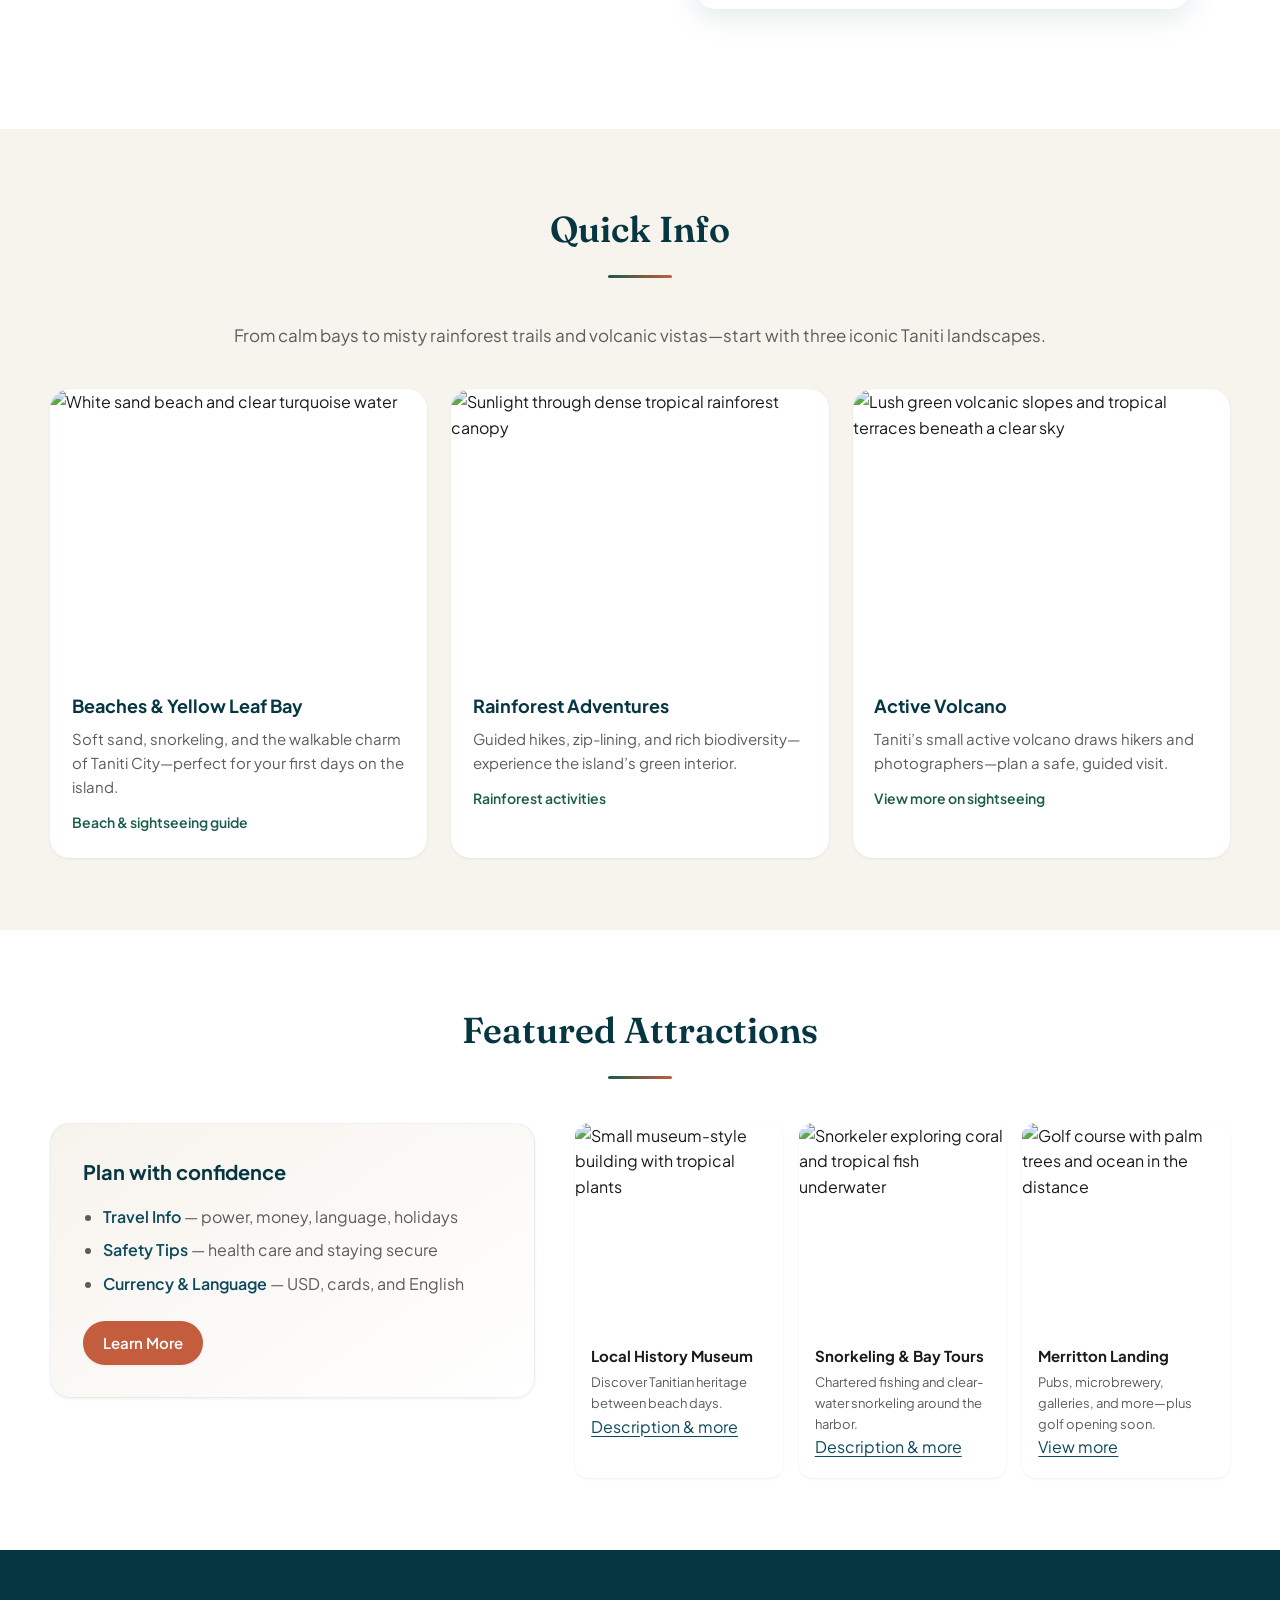
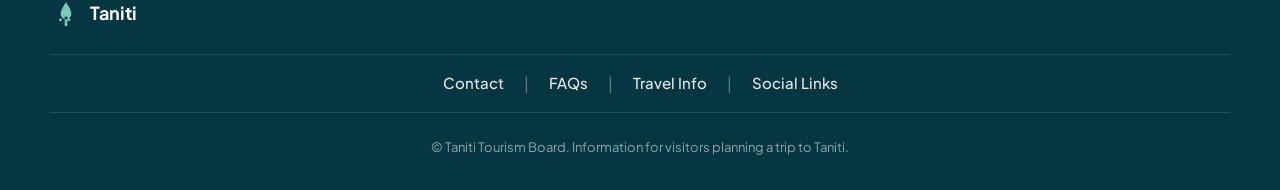
==== commit 9792769c: "Fix hero imagery: tropical volcano, contact waterfront, working zip-line photo Made-with: Cursor" ====
--- a/index.html
+++ b/index.html
@@ -60,7 +60,7 @@
           <a href="plan-trip.html">Plan Your Trip</a>
         </nav>
         <div class="header-actions">
-          <a class="btn btn-primary" href="plan-trip.html#book">Book Now</a>
+          <a class="btn btn-primary" href="booking.html">Book Now</a>
           <button
             type="button"
             class="menu-toggle"
@@ -80,7 +80,7 @@
         <a href="lodging.html">Lodging</a>
         <a href="dining.html">Dining</a>
         <a href="plan-trip.html">Plan Your Trip</a>
-        <a class="btn btn-primary" href="plan-trip.html#book" style="margin-top: 0.5rem; text-align: center">Book Now</a>
+        <a class="btn btn-primary" href="booking.html" style="margin-top: 0.5rem; text-align: center">Book Now</a>
       </nav>
     </header>
 
@@ -97,7 +97,7 @@
           <p class="tagline">Your Tropical Escape Awaits</p>
           <div class="hero-ctas">
             <a class="btn btn-primary" href="things-to-do.html">Explore Activities</a>
-            <a class="btn btn-secondary" href="plan-trip.html#book">Book Your Trip</a>
+            <a class="btn btn-secondary" href="booking.html">Book Your Trip</a>
           </div>
         </div>
       </section>
@@ -219,8 +219,8 @@
             <article class="info-card">
               <figure>
                 <img
-                  src="https://images.unsplash.com/photo-1462331940025-496dfbfc7564?auto=format&amp;fit=crop&amp;w=800&amp;q=80"
-                  alt="Dramatic volcanic landscape with smoke and rugged terrain"
+                  src="https://images.unsplash.com/photo-1518548419970-58e3b4079ab2?auto=format&amp;fit=crop&amp;w=800&amp;q=80"
+                  alt="Lush green volcanic slopes and tropical terraces beneath a clear sky"
                   width="800"
                   height="600"
                   loading="lazy"
--- a/css/styles.css
+++ b/css/styles.css
@@ -800,11 +800,128 @@
   resize: vertical;
 }
 
+.form-group select {
+  width: 100%;
+  padding: 0.75rem 1rem;
+  font-family: inherit;
+  font-size: 1rem;
+  border: 1px solid rgba(12, 74, 92, 0.2);
+  border-radius: var(--radius-sm);
+  background: var(--color-white);
+  cursor: pointer;
+}
+
 .form-group input:focus,
-.form-group textarea:focus {
+.form-group textarea:focus,
+.form-group select:focus {
   outline: none;
   border-color: var(--color-jungle);
   box-shadow: 0 0 0 3px rgba(26, 92, 74, 0.2);
+}
+
+.form-group input.is-invalid,
+.form-group select.is-invalid,
+.form-group textarea.is-invalid {
+  border-color: #b42318;
+}
+
+.field-error {
+  display: block;
+  margin-top: 0.35rem;
+  font-size: 0.8125rem;
+  font-weight: 600;
+  color: #b42318;
+}
+
+.field-error[hidden] {
+  display: none;
+}
+
+.form-alert {
+  padding: 1rem 1.25rem;
+  border-radius: var(--radius-md);
+  font-size: 0.9375rem;
+  font-weight: 500;
+  margin-bottom: 1.25rem;
+  outline: none;
+}
+
+.form-alert--error {
+  background: #fef3f2;
+  color: #7a271a;
+  border: 1px solid #fecdca;
+}
+
+.form-alert--success {
+  background: #ecfdf3;
+  color: #054f31;
+  border: 1px solid #a6f4c5;
+}
+
+.form-row-2 {
+  display: grid;
+  grid-template-columns: 1fr 1fr;
+  gap: 1rem;
+}
+
+@media (max-width: 600px) {
+  .form-row-2 {
+    grid-template-columns: 1fr;
+  }
+}
+
+.booking-form-card {
+  max-width: 640px;
+  margin: 0 auto;
+  background: var(--color-white);
+  padding: 2rem 2.25rem;
+  border-radius: var(--radius-lg);
+  box-shadow: var(--shadow-md);
+  border: 1px solid rgba(12, 74, 92, 0.08);
+}
+
+.booking-form-card .form-hint {
+  font-size: 0.875rem;
+  color: var(--color-text-muted);
+  margin: 0 0 1.5rem;
+}
+
+.booking-summary-fallback {
+  margin-top: 1.5rem;
+  padding: 1rem;
+  background: var(--color-sand);
+  border-radius: var(--radius-md);
+  border: 1px solid rgba(12, 74, 92, 0.1);
+}
+
+.booking-summary-fallback pre {
+  margin: 0 0 1rem;
+  white-space: pre-wrap;
+  word-break: break-word;
+  font-size: 0.8125rem;
+  line-height: 1.5;
+  max-height: 220px;
+  overflow: auto;
+}
+
+.form-check {
+  display: flex;
+  align-items: flex-start;
+  gap: 0.65rem;
+  margin-bottom: 1.25rem;
+}
+
+.form-check input {
+  width: 1.15rem;
+  height: 1.15rem;
+  margin-top: 0.2rem;
+  flex-shrink: 0;
+}
+
+.form-check label {
+  font-size: 0.9375rem;
+  color: var(--color-text);
+  cursor: pointer;
 }
 
 .social-links {
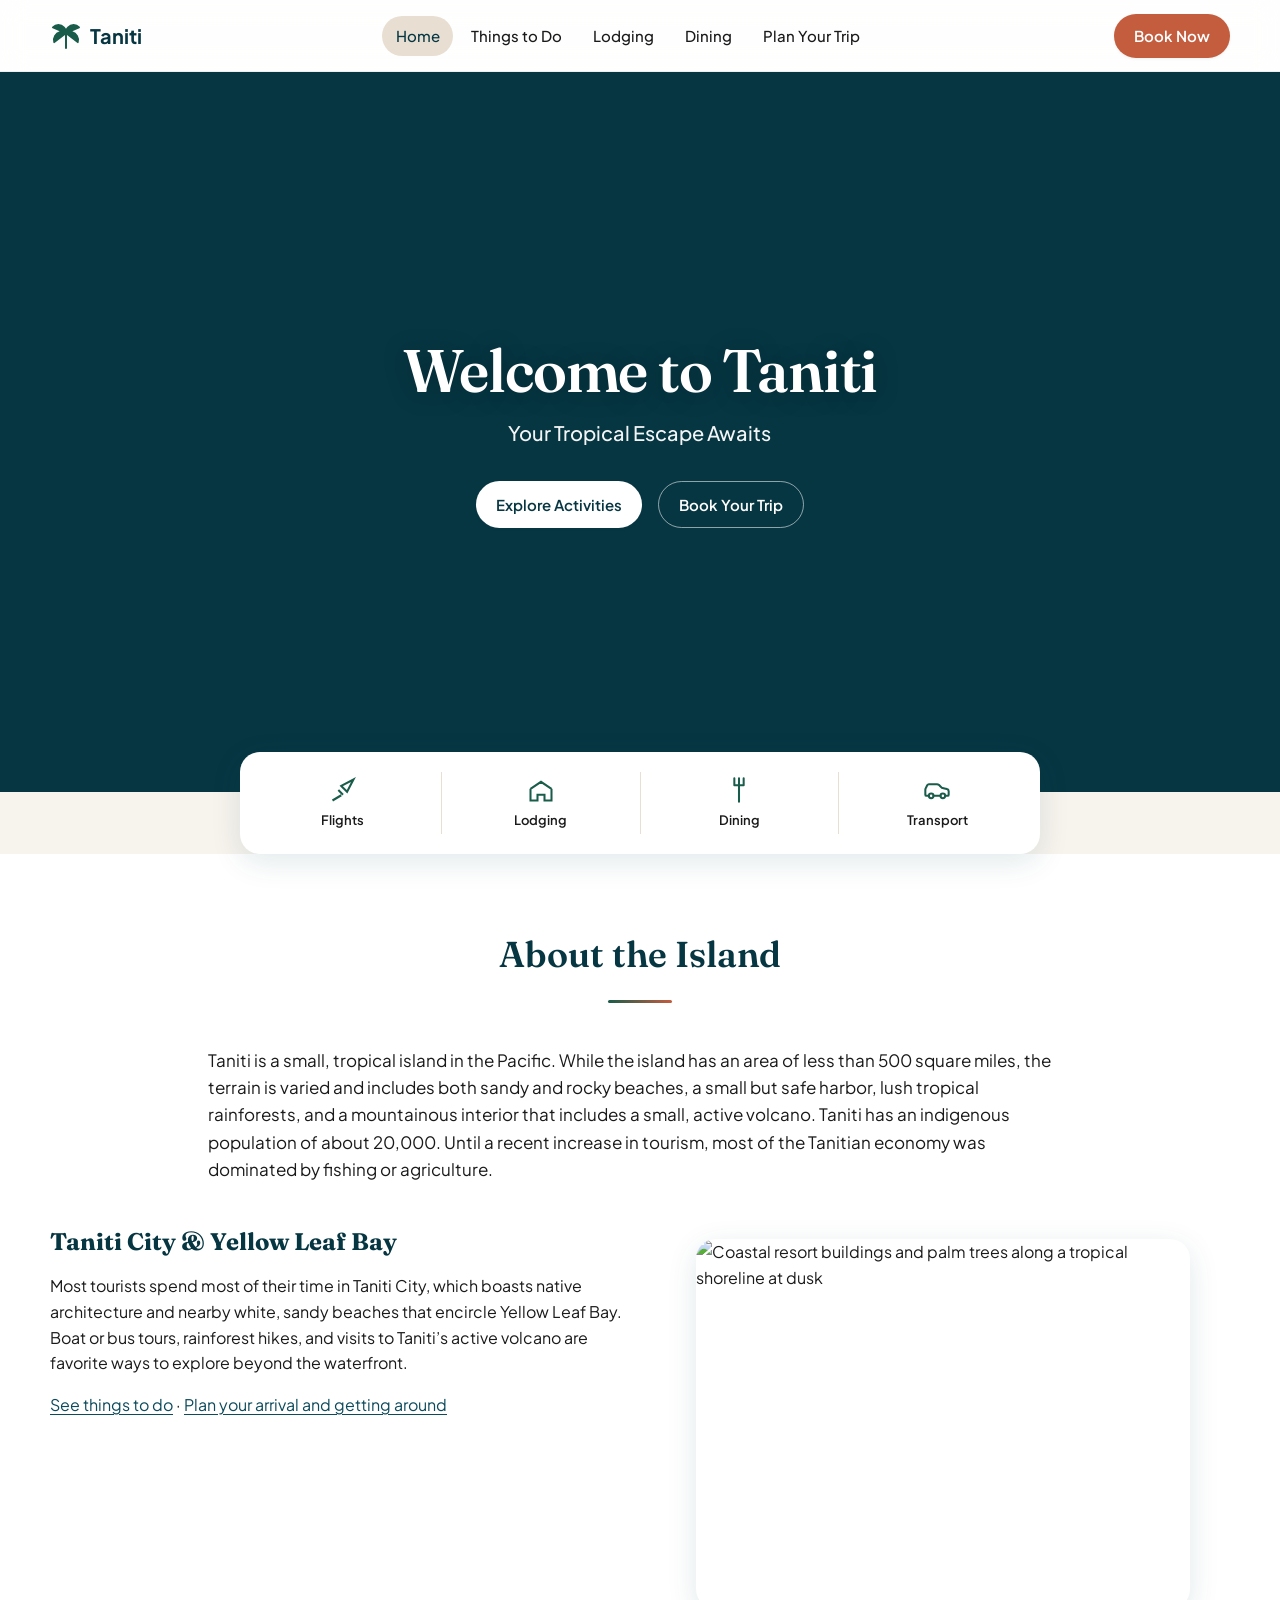
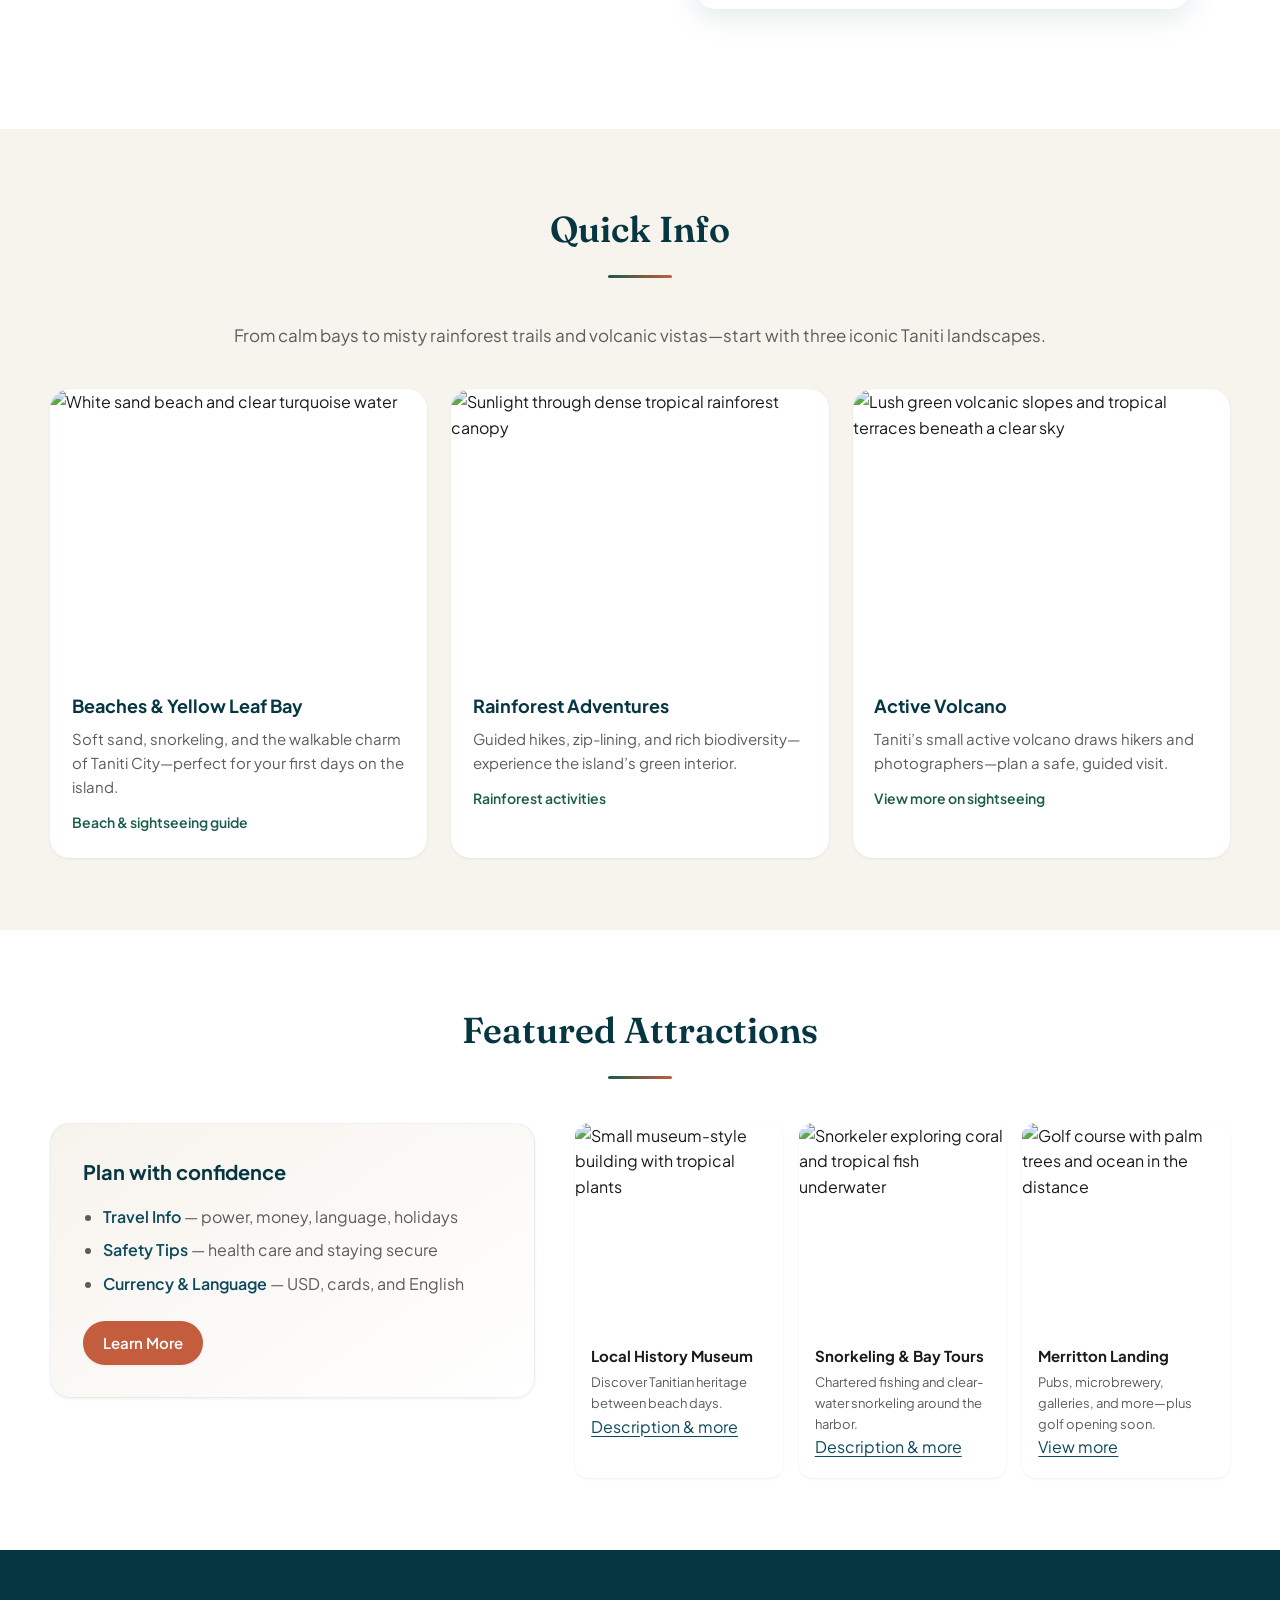
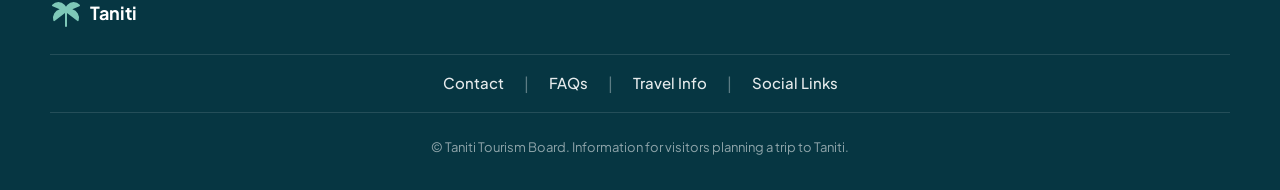
==== commit ea450962: "Mobile nav overlay, palm logo, category bar fork and car icons Made-with: Cursor" ====
--- a/index.html
+++ b/index.html
@@ -45,9 +45,9 @@
     <header class="site-header">
       <div class="container header-inner">
         <a class="logo" href="index.html" aria-label="Taniti home">
-          <svg class="logo-icon" viewBox="0 0 24 24" fill="currentColor" aria-hidden="true">
+          <svg class="logo-icon" viewBox="0 0 256 256" fill="currentColor" aria-hidden="true">
             <path
-              d="M12 3c-1.5 3-4 5.5-4 9a4 4 0 108 0c0-3.5-2.5-6-4-9zm-1 11h2v7h-2v-7zm-4.5 2.5l1.5 1.2 1.2-1.5-1.5-1.2-1.2 1.5zm9 0l-1.2-1.5-1.5 1.2 1.2 1.5 1.5-1.2z"
+              d="M239.84 60.33a8 8 0 0 1-4.65 5.75L179 90.55a71.42 71.42 0 0 1 43.36 33.21a70.64 70.64 0 0 1 7.2 54.32a8 8 0 0 1-12.56 4.28l-81-61.68V224a8 8 0 0 1-16 0V120.68l-81 61.68a8 8 0 0 1-12.57-4.28a70.64 70.64 0 0 1 7.2-54.32A71.42 71.42 0 0 1 77 90.55L20.81 66.08a8 8 0 0 1-2.6-12.85a66.86 66.86 0 0 1 97.74 0a72.2 72.2 0 0 1 12 17a72.2 72.2 0 0 1 12.05-17a66.86 66.86 0 0 1 97.74 0a8 8 0 0 1 2.1 7.1"
             />
           </svg>
           Taniti
@@ -74,15 +74,17 @@
           </button>
         </div>
       </div>
-      <nav id="mobile-nav" class="mobile-drawer" aria-label="Mobile">
-        <a href="index.html">Home</a>
-        <a href="things-to-do.html">Things to Do</a>
-        <a href="lodging.html">Lodging</a>
-        <a href="dining.html">Dining</a>
-        <a href="plan-trip.html">Plan Your Trip</a>
-        <a class="btn btn-primary" href="booking.html" style="margin-top: 0.5rem; text-align: center">Book Now</a>
-      </nav>
     </header>
+
+    <div id="mobile-nav-backdrop" class="mobile-nav-backdrop" aria-hidden="true"></div>
+    <nav id="mobile-nav" class="mobile-drawer" aria-label="Mobile">
+      <a href="index.html">Home</a>
+      <a href="things-to-do.html">Things to Do</a>
+      <a href="lodging.html">Lodging</a>
+      <a href="dining.html">Dining</a>
+      <a href="plan-trip.html">Plan Your Trip</a>
+      <a class="btn btn-primary mobile-drawer-cta" href="booking.html">Book Now</a>
+    </nav>
 
     <main id="main">
       <section class="hero" aria-labelledby="hero-heading">
@@ -119,17 +121,18 @@
           </a>
           <span class="category-divider" aria-hidden="true"></span>
           <a class="category-item" href="dining.html">
-            <svg viewBox="0 0 24 24" fill="none" stroke="currentColor" stroke-width="1.75" aria-hidden="true">
-              <path d="M3 3v8c0 2 2 4 4 4h0c2 0 4-2 4-4V3M7 3v17M21 3v8c0 2-1.5 4-3.5 4H17M17 21V3" />
+            <svg viewBox="0 0 24 24" fill="none" stroke="currentColor" stroke-width="1.75" stroke-linecap="round" stroke-linejoin="round" aria-hidden="true">
+              <path d="M12 2v20M8 2v6M16 2v6M8 8h8" />
             </svg>
             <span>Dining</span>
           </a>
           <span class="category-divider" aria-hidden="true"></span>
           <a class="category-item" href="plan-trip.html#ground">
-            <svg viewBox="0 0 24 24" fill="none" stroke="currentColor" stroke-width="1.75" aria-hidden="true">
-              <path d="M5 17h14v2H5v-2zM6 17V9l3-4h6l3 4v8M7 13h10" />
-              <circle cx="7.5" cy="17" r="1.5" />
-              <circle cx="16.5" cy="17" r="1.5" />
+            <svg viewBox="0 0 24 24" fill="none" stroke="currentColor" stroke-width="1.75" stroke-linecap="round" stroke-linejoin="round" aria-hidden="true">
+              <path d="M19 17h2c.6 0 1-.4 1-1v-3c0-.9-.7-1.7-1.5-1.9C18.7 10.6 16 10 16 10s-1.3-1.4-2.2-2.3c-.5-.4-1.1-.7-1.8-.7H5c-.6 0-1.1.4-1.4.9l-1.4 2.9A3.7 3.7 0 0 0 2 12v4c0 .6.4 1 1 1h2" />
+              <circle cx="7" cy="17" r="2" />
+              <path d="M9 17h6" />
+              <circle cx="17" cy="17" r="2" />
             </svg>
             <span>Transport</span>
           </a>
@@ -312,9 +315,9 @@
     <footer class="site-footer">
       <div class="container">
         <a class="footer-brand" href="index.html">
-          <svg class="logo-icon" viewBox="0 0 24 24" fill="currentColor" aria-hidden="true" style="color: #7ec8b8">
+          <svg class="logo-icon" viewBox="0 0 256 256" fill="currentColor" aria-hidden="true" style="color: #7ec8b8">
             <path
-              d="M12 3c-1.5 3-4 5.5-4 9a4 4 0 108 0c0-3.5-2.5-6-4-9zm-1 11h2v7h-2v-7zm-4.5 2.5l1.5 1.2 1.2-1.5-1.5-1.2-1.2 1.5zm9 0l-1.2-1.5-1.5 1.2 1.2 1.5 1.5-1.2z"
+              d="M239.84 60.33a8 8 0 0 1-4.65 5.75L179 90.55a71.42 71.42 0 0 1 43.36 33.21a70.64 70.64 0 0 1 7.2 54.32a8 8 0 0 1-12.56 4.28l-81-61.68V224a8 8 0 0 1-16 0V120.68l-81 61.68a8 8 0 0 1-12.57-4.28a70.64 70.64 0 0 1 7.2-54.32A71.42 71.42 0 0 1 77 90.55L20.81 66.08a8 8 0 0 1-2.6-12.85a66.86 66.86 0 0 1 97.74 0a72.2 72.2 0 0 1 12 17a72.2 72.2 0 0 1 12.05-17a66.86 66.86 0 0 1 97.74 0a8 8 0 0 1 2.1 7.1"
             />
           </svg>
           Taniti
--- a/css/styles.css
+++ b/css/styles.css
@@ -226,35 +226,103 @@
   justify-content: center;
   width: 44px;
   height: 44px;
+  min-width: 44px;
+  min-height: 44px;
   padding: 0;
-  border: none;
+  border: 1px solid rgba(12, 74, 92, 0.2);
   border-radius: var(--radius-sm);
   background: var(--color-sand-dark);
   color: var(--color-ocean-deep);
   cursor: pointer;
+  box-shadow: var(--shadow-sm);
+}
+
+.menu-toggle svg {
+  flex-shrink: 0;
 }
 
 .menu-toggle[aria-expanded="true"] {
   background: var(--color-ocean);
+  border-color: var(--color-ocean);
   color: var(--color-white);
+}
+
+@media (max-width: 899px) {
+  .header-inner {
+    gap: 0.65rem;
+  }
+
+  .header-inner .logo {
+    min-width: 0;
+  }
+
+  .header-actions {
+    flex-shrink: 0;
+    gap: 0.45rem;
+  }
+
+  .header-actions .btn-primary {
+    padding: 0.5rem 0.85rem;
+    font-size: 0.8125rem;
+  }
 }
 
 @media (min-width: 900px) {
   .menu-toggle {
     display: none;
   }
+
+  .mobile-nav-backdrop,
+  .mobile-nav-backdrop.is-active {
+    display: none !important;
+  }
+
+  .mobile-drawer,
+  .mobile-drawer.is-open {
+    display: none !important;
+  }
+
+  body.mobile-nav-open {
+    overflow: visible;
+  }
+}
+
+body.mobile-nav-open {
+  overflow: hidden;
+}
+
+.mobile-nav-backdrop {
+  display: none;
+  position: fixed;
+  inset: var(--header-height) 0 0 0;
+  z-index: 900;
+  background: rgba(6, 54, 66, 0.42);
+  -webkit-backdrop-filter: blur(3px);
+  backdrop-filter: blur(3px);
+}
+
+.mobile-nav-backdrop.is-active {
+  display: block;
 }
 
 .mobile-drawer {
   display: none;
   position: fixed;
-  inset: var(--header-height) 0 0 0;
+  left: 0;
+  right: 0;
+  top: var(--header-height);
+  bottom: 0;
+  z-index: 910;
+  max-height: calc(100vh - var(--header-height));
+  padding: 1rem 1.25rem;
+  padding-bottom: max(1.25rem, env(safe-area-inset-bottom, 0px));
   background: var(--color-white);
-  padding: 1.5rem;
+  border-top: 1px solid rgba(12, 74, 92, 0.1);
   flex-direction: column;
-  gap: 0.25rem;
-  z-index: 999;
+  gap: 0.2rem;
+  overflow-x: hidden;
   overflow-y: auto;
+  -webkit-overflow-scrolling: touch;
   box-shadow: var(--shadow-lg);
 }
 
@@ -262,17 +330,24 @@
   display: flex;
 }
 
-.mobile-drawer a {
-  padding: 0.85rem 1rem;
+.mobile-drawer a:not(.btn) {
+  padding: 0.9rem 1rem;
   border-radius: var(--radius-md);
   font-weight: 600;
+  font-size: 1rem;
   color: var(--color-text);
   text-decoration: none;
 }
 
-.mobile-drawer a:hover,
-.mobile-drawer a:focus {
+.mobile-drawer a:not(.btn):hover,
+.mobile-drawer a:not(.btn):focus {
   background: var(--color-sand);
+}
+
+.mobile-drawer .mobile-drawer-cta {
+  margin-top: 0.75rem;
+  text-align: center;
+  align-self: stretch;
 }
 
 /* Hero */
